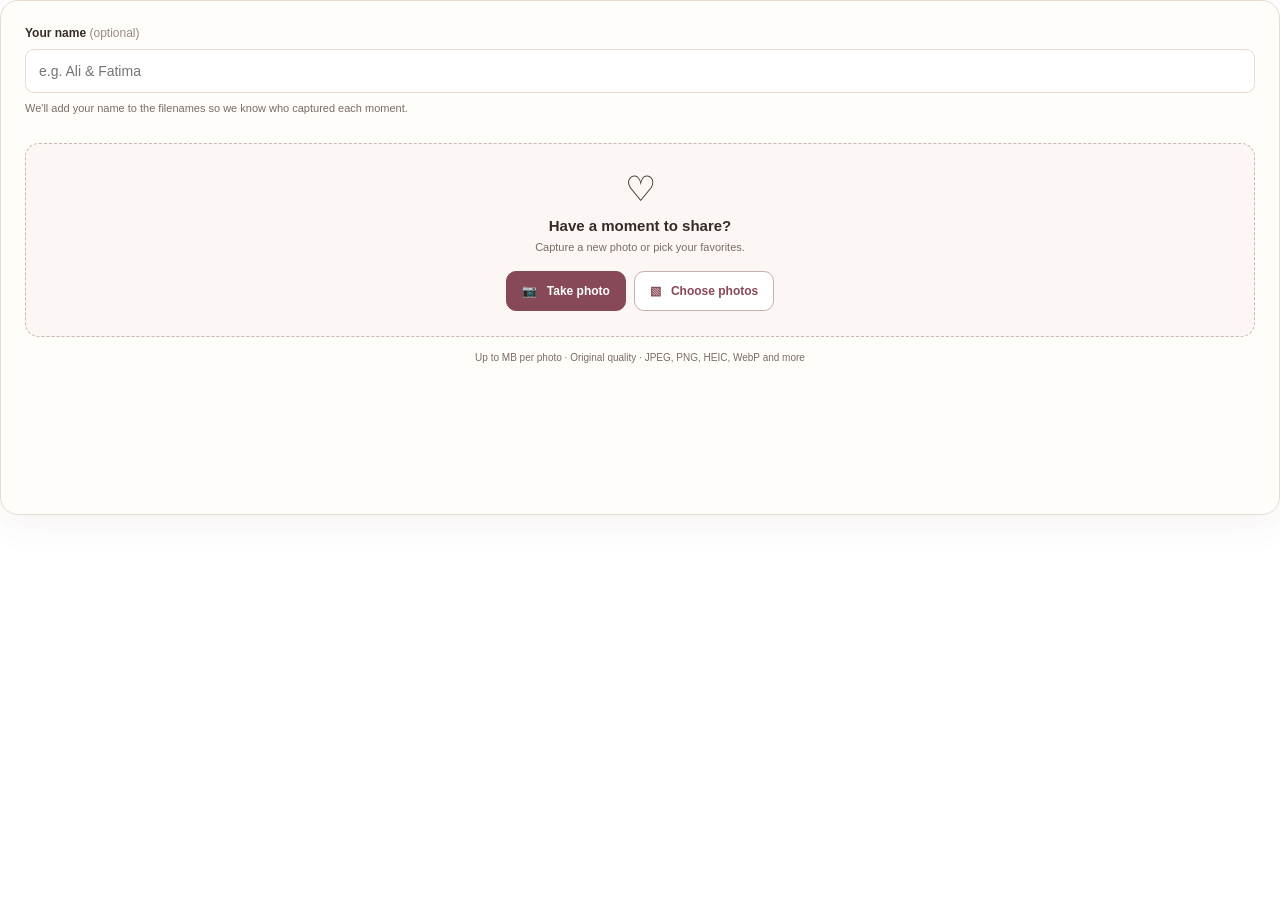
==== apps-script/Upload.html @ 691325ce "first commit" ====
<!DOCTYPE html>
<html lang="en">
<head>
  <meta charset="utf-8">
  <meta name="viewport" content="width=device-width, initial-scale=1">
  <style>
    :root { color-scheme: light; --wine:#874957; --ink:#352b29; --muted:#796c66; --border:#e8dcd1; }
    * { box-sizing: border-box; }
    html, body { margin:0; background: transparent; font-family: Arial, Helvetica, sans-serif; color:var(--ink); }
    .uploader { border:1px solid var(--border); border-radius:18px; padding:25px 24px 21px; background:#fffdf9; box-shadow:0 10px 35px #7a514311; min-height:515px; }
    .label { display:block; font-weight:700; font-size:12px; margin: 0 0 9px; }
    .name-input { appearance:none; width:100%; border:1px solid var(--border); outline:0; background:#fff; border-radius:9px; padding:13px; font-size:14px; color:var(--ink); }
    .name-input:focus { border-color:var(--wine); box-shadow:0 0 0 3px #87495719; }
    .input-hint { font-size:11px; color:var(--muted); margin:7px 0 25px; line-height:1.6; }
    .dropzone { border:1px dashed #cbb6b6; background:#fcf7f4; border-radius:14px; padding:25px 10px; text-align:center; }
    .big-icon { font-size:35px; margin-bottom:8px; }
    .dropzone strong { display:block; font-size:15px; margin-bottom:7px; }
    .dropzone p { font-size:11px; margin:0 0 18px; color:var(--muted); }
    .action-row { display:flex; flex-wrap:wrap; justify-content:center; gap:8px; }
    button { font:inherit; cursor:pointer; border-radius:10px; border:1px solid #c8aeac; padding:12px 15px; font-size:12px; font-weight:bold; }
    button:disabled { opacity:.5; cursor:not-allowed; }
    .primary { background:var(--wine); color:white; border-color:var(--wine); }
    .secondary { background:white; color:var(--wine); }
    input[type=file] { display:none; }
    .disclaimer { text-align:center; margin:13px 0 10px; font-size:10px; color:var(--muted); line-height:1.55; }
    .queue-header { display:flex; justify-content:space-between; margin-top:18px; font-size:12px; font-weight:bold; }
    .clear { border:0; background:none; padding:0; color:var(--wine); }
    .queue { display:grid; gap:7px; margin:10px 0 15px; max-height:185px; overflow:auto; }
    .queue-item { border:1px solid var(--border); border-radius:10px; padding:9px 10px; display:flex; gap:9px; align-items:center; background:white; }
    .thumb { width:37px; height:37px; border-radius:5px; background:#f3e9e4; flex:none; object-fit:cover; display:grid; place-items:center; }
    .file-meta { flex:1; min-width:0; font-size:11px; }
    .file-name { display:block; white-space:nowrap; overflow:hidden; text-overflow:ellipsis; font-weight:bold; }
    .file-status { display:block; font-size:10px; color:var(--muted); margin-top:4px; }
    .file-status.good { color:#23714d; }
    .file-status.bad { color:#ad3448; }
    .remove { border:0; background:none; color:var(--wine); padding:4px; font-size:20px; font-weight:normal; }
    .upload-all { width:100%; padding:15px; font-size:13px; margin-top:5px; }
    .banner { border-radius:9px; padding:12px; line-height:1.5; font-size:12px; margin:14px 0 0; background:#f7f2ec; color:var(--muted); }
    .banner.success { background:#eaf5ed; color:#23714d; }
    .banner.error { background:#fff0f0; color:#9d3044; }
    .progress { height:5px; background:#f1e7e1; border-radius:999px; margin:10px 0 0; overflow:hidden; }
    .progress-fill { height:100%; background:var(--wine); width:0%; transition:width .25s; }
    .progress[hidden], .queue-header[hidden], .queue[hidden], .upload-all[hidden], .banner[hidden] { display:none; }
    @media(max-width:420px) { .uploader{padding:18px 15px 17px; min-height:520px} .dropzone{padding:21px 8px} .action-row button{flex:1; padding:13px 6px} }
  </style>
</head>
<body>
  <div class="uploader">
    <div id="statusBanner" class="banner" role="status" aria-live="polite" hidden></div>
    <section id="uploadInterface">
      <label for="guestName" class="label">Your name <span style="font-weight:normal;color:#978a83;">(optional)</span></label>
      <input id="guestName" class="name-input" type="text" autocomplete="name" maxlength="40" placeholder="e.g. Ali & Fatima">
      <p class="input-hint">We'll add your name to the filenames so we know who captured each moment.</p>
      <div class="dropzone">
        <div class="big-icon" aria-hidden="true">♡</div>
        <strong>Have a moment to share?</strong>
        <p>Capture a new photo or pick your favorites.</p>
        <div class="action-row">
          <button id="cameraBtn" type="button" class="primary">📷 &nbsp; Take photo</button>
          <button id="galleryBtn" type="button" class="secondary">▧ &nbsp; Choose photos</button>
        </div>
        <input id="cameraInput" type="file" accept="image/*" capture="environment">
        <input id="galleryInput" type="file" accept="image/*" multiple>
      </div>
      <p class="disclaimer">Up to <?= maxMb ?> MB per photo · Original quality · JPEG, PNG, HEIC, WebP and more</p>
      <div id="queueHeader" class="queue-header" hidden><span id="queueTitle">Selected photos</span><button class="clear" id="clearBtn" type="button">Clear</button></div>
      <div id="queue" class="queue" aria-live="polite" hidden></div>
      <button id="uploadBtn" type="button" class="primary upload-all" hidden>Upload photos to our album ♡</button>
      <div id="progress" class="progress" aria-hidden="true" hidden><div id="progressFill" class="progress-fill"></div></div>
    </section>
  </div>
<script>
  (function () {
    'use strict';
    var MAX_SIZE = <?= Math.floor(maxMb * 1024 * 1024) ?>;
    var MAX_BATCH = 30;
    var files = [];
    var uploading = false;
    var banner = document.getElementById('statusBanner');
    var queue = document.getElementById('queue');
    var uploadBtn = document.getElementById('uploadBtn');
    var buttons = ['cameraBtn','galleryBtn','clearBtn'];

    function showBanner(message, kind) {
      banner.textContent = message;
      banner.className = 'banner ' + (kind || '');
      banner.hidden = false;
    }
    function clearBanner() { banner.hidden = true; }
    function sizeString(size) { return (size / (1024 * 1024)).toFixed(1) + ' MB'; }
    function isImage(file) { return file.type.indexOf('image/') === 0 || /\.(jpe?g|png|webp|gif|heic|heif|avif)$/i.test(file.name); }
    function addSelected(input) {
      if (uploading) return;
      var selected = Array.prototype.slice.call(input.files || []);
      input.value = '';
      if (!selected.length) return;
      // Allow fresh 30-photo batches after previously saved files.
      files = files.filter(function(x){ return x.state !== 'done'; });
      var errors = [];
      for (var i=0; i<selected.length; i++) {
        var file = selected[i];
        if (!isImage(file)) { errors.push(file.name + ' is not an image.'); continue; }
        if (file.size > MAX_SIZE) { errors.push(file.name + ' is over the 12 MB limit.'); continue; }
        if (file.size <= 0) { errors.push(file.name + ' is empty.'); continue; }
        if (files.length >= MAX_BATCH) { errors.push('You can select up to 30 photos at a time.'); break; }
        files.push({ file:file, state:'ready', error:'' });
      }
      if (errors.length) showBanner(errors.slice(0,3).join(' '), 'error');
      else clearBanner();
      render();
    }

    function render() {
      queue.innerHTML = '';
      var hasFiles = files.length > 0;
      document.getElementById('queueHeader').hidden = !hasFiles;
      queue.hidden = !hasFiles;
      uploadBtn.hidden = !hasFiles;
      document.getElementById('queueTitle').textContent = hasFiles ? files.length + ' photo' + (files.length !== 1 ? 's' : '') + ' selected' : '';
      var pending = files.filter(function(x){return x.state !== 'done';}).length;
      uploadBtn.textContent = uploading ? 'Uploading…' : pending ? 'Upload ' + pending + ' photo' + (pending !== 1 ? 's' : '') + ' ♡' : 'All photos uploaded ✓';
      uploadBtn.disabled = uploading || pending === 0;
      buttons.forEach(function(id){ document.getElementById(id).disabled = uploading; });
      files.forEach(function(item, index) {
        var row = document.createElement('div'); row.className = 'queue-item';
        var thumb = document.createElement('span'); thumb.className = 'thumb'; thumb.textContent = '♡';
        var meta = document.createElement('div'); meta.className = 'file-meta';
        var name = document.createElement('span'); name.className = 'file-name'; name.textContent = item.file.name;
        var status = document.createElement('span'); status.className = 'file-status';
        status.textContent = item.state === 'done' ? 'Uploaded ✓' : item.state === 'uploading' ? 'Saving to Drive…' : item.state === 'error' ? 'Failed: ' + item.error : sizeString(item.file.size);
        if (item.state === 'done') status.classList.add('good');
        if (item.state === 'error') status.classList.add('bad');
        meta.appendChild(name); meta.appendChild(status); row.appendChild(thumb); row.appendChild(meta);
        if (!uploading && item.state !== 'done') {
          var remove = document.createElement('button'); remove.className = 'remove'; remove.type = 'button'; remove.textContent = '×'; remove.setAttribute('aria-label', 'Remove ' + item.file.name);
          remove.addEventListener('click', function(){ files.splice(index, 1); render(); }); row.appendChild(remove);
        }
        queue.appendChild(row);
      });
    }

    function asBase64(file) {
      return new Promise(function(resolve,reject){
        var reader = new FileReader();
        reader.onerror = function(){ reject(new Error('Could not read the photo.')); };
        reader.onload = function(){
          var result = String(reader.result || '');
          var comma = result.indexOf(',');
          if (comma < 0) reject(new Error('Could not encode the photo.'));
          else resolve(result.slice(comma + 1));
        };
        reader.readAsDataURL(file);
      });
    }
    function saveToDrive(payload) {
      return new Promise(function(resolve,reject){
        google.script.run.withSuccessHandler(resolve).withFailureHandler(function(error){reject(error);}).uploadPhoto(payload);
      });
    }
    async function uploadAll() {
      if (uploading) return;
      uploading = true;
      clearBanner();
      var progress = document.getElementById('progress');
      var fill = document.getElementById('progressFill');
      progress.hidden = false;
      var pending = files.filter(function(x){return x.state !== 'done';});
      var successCount = 0;
      var failedCount = 0;
      render();
      for (var i=0; i<pending.length; i++) {
        var item = pending[i]; item.state = 'uploading'; render();
        try {
          var base64 = await asBase64(item.file);
          var result = await saveToDrive({
            name:item.file.name,
            mimeType:item.file.type || '',
            base64:base64,
            guestName:document.getElementById('guestName').value
          });
          if (!result || !result.success) throw new Error('No confirmation was returned.');
          item.state = 'done'; successCount++;
        } catch (error) {
          item.state = 'error';
          item.error = String(error && error.message ? error.message : 'Please retry.');
          failedCount++;
        }
        fill.style.width = Math.round(((i+1)/pending.length)*100) + '%';
        render();
      }
      uploading = false;
      render();
      if (successCount) showBanner('Thank you! ' + successCount + ' photo' + (successCount === 1 ? ' is' : 's are') + ' safely in our wedding album.' + (failedCount ? ' ' + failedCount + ' failed; tap Upload again to retry.' : ''), failedCount ? '' : 'success');
      else showBanner('These photos could not be uploaded. Check your connection and tap Upload to retry.', 'error');
    }

    document.getElementById('cameraBtn').addEventListener('click', function(){document.getElementById('cameraInput').click();});
    document.getElementById('galleryBtn').addEventListener('click', function(){document.getElementById('galleryInput').click();});
    document.getElementById('cameraInput').addEventListener('change', function(){addSelected(this);});
    document.getElementById('galleryInput').addEventListener('change', function(){addSelected(this);});
    document.getElementById('clearBtn').addEventListener('click', function(){if (!uploading) { files = files.filter(function(x){return x.state === 'done';}); render(); clearBanner(); }});
    uploadBtn.addEventListener('click', uploadAll);

    google.script.run.withSuccessHandler(function(status){
      if (!status.open) {
        document.getElementById('uploadInterface').hidden = true;
        showBanner(status.message, '');
      }
    }).withFailureHandler(function(){showBanner('Cannot reach the album right now. Please try again shortly.', 'error');}).getStatus();
  })();
</script>
</body>
</html>
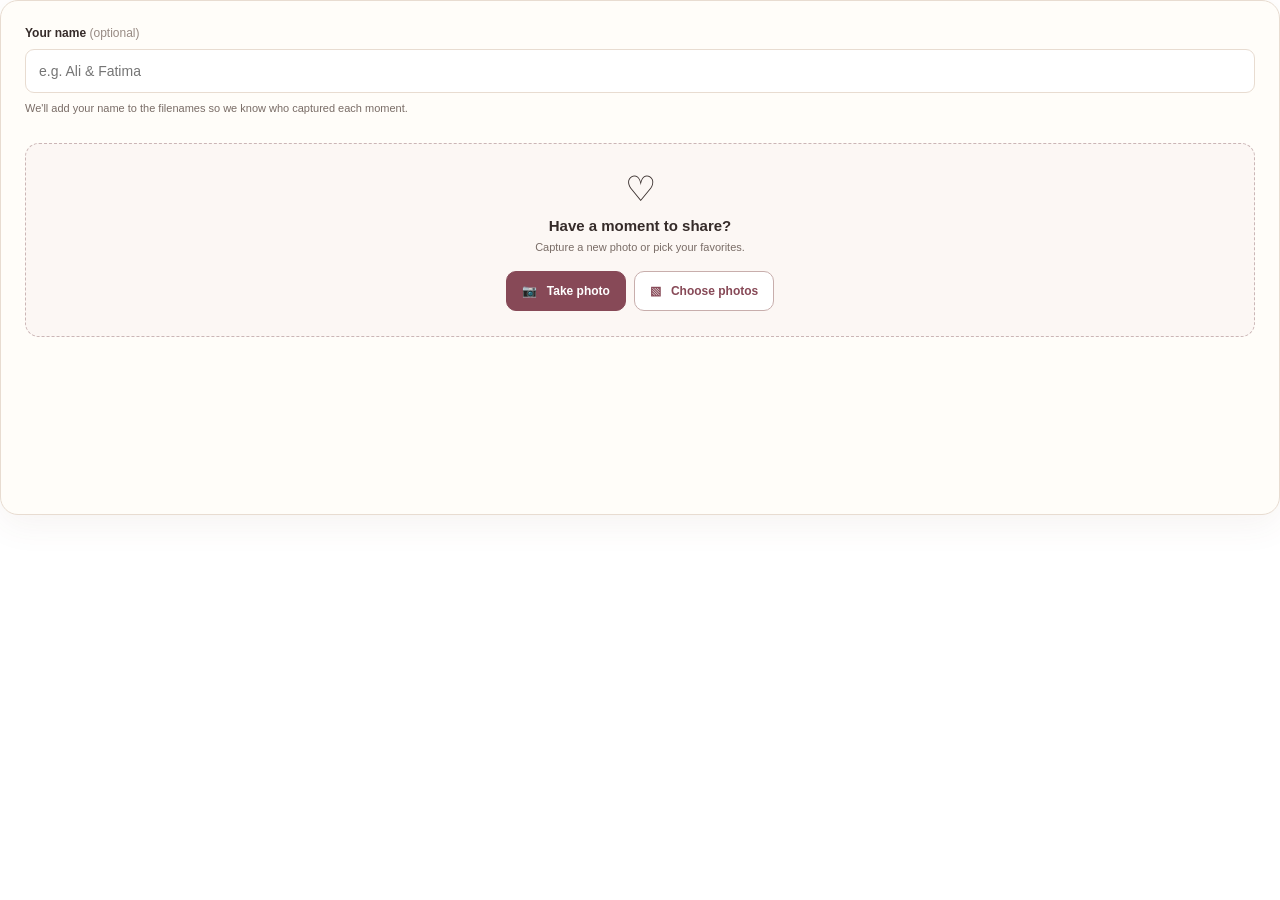
==== commit bd4380ce: "Testing with <?= maxMB" ====
--- a/apps-script/Upload.html
+++ b/apps-script/Upload.html
@@ -62,7 +62,7 @@
         <input id="cameraInput" type="file" accept="image/*" capture="environment">
         <input id="galleryInput" type="file" accept="image/*" multiple>
       </div>
-      <p class="disclaimer">Up to <?= maxMb ?> MB per photo · Original quality · JPEG, PNG, HEIC, WebP and more</p>
+      <!-- <p class="disclaimer">Up to <?= maxMb ?> MB per photo · Original quality · JPEG, PNG, HEIC, WebP and more</p> -->
       <div id="queueHeader" class="queue-header" hidden><span id="queueTitle">Selected photos</span><button class="clear" id="clearBtn" type="button">Clear</button></div>
       <div id="queue" class="queue" aria-live="polite" hidden></div>
       <button id="uploadBtn" type="button" class="primary upload-all" hidden>Upload photos to our album ♡</button>
@@ -72,7 +72,8 @@
 <script>
   (function () {
     'use strict';
-    var MAX_SIZE = <?= Math.floor(maxMb * 1024 * 1024) ?>;
+    maxMB = <?= maxMb ?>;
+    var MAX_SIZE =Math.floor(maxMb * 1024 * 1024) ;
     var MAX_BATCH = 30;
     var files = [];
     var uploading = false;
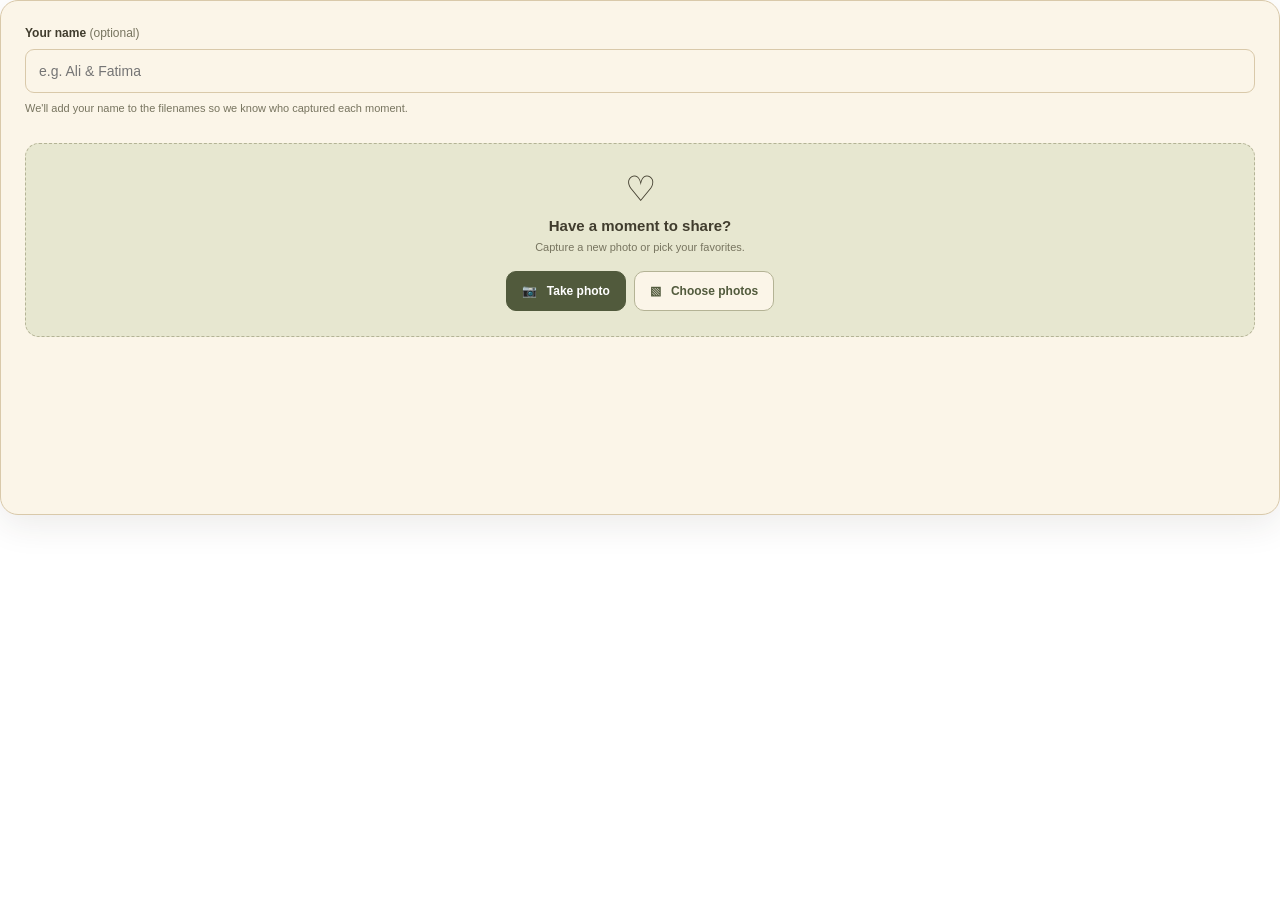
==== commit 2ebca522: "CSS Updated and Favicon added" ====
--- a/apps-script/Upload.html
+++ b/apps-script/Upload.html
@@ -4,42 +4,42 @@
   <meta charset="utf-8">
   <meta name="viewport" content="width=device-width, initial-scale=1">
   <style>
-    :root { color-scheme: light; --wine:#874957; --ink:#352b29; --muted:#796c66; --border:#e8dcd1; }
+    :root { color-scheme: light; --olive:#515a3c; --ink:#403c2d; --muted:#77745f; --border:#d9c9aa; --paper:#fbf5e8; --sage:#e7e7d0; --success-bg:#e8ead7; --success-ink:#515a3c; --error-bg:#e9e3d3; --error-ink:#68563a; }
     * { box-sizing: border-box; }
-    html, body { margin:0; background: transparent; font-family: Arial, Helvetica, sans-serif; color:var(--ink); }
-    .uploader { border:1px solid var(--border); border-radius:18px; padding:25px 24px 21px; background:#fffdf9; box-shadow:0 10px 35px #7a514311; min-height:515px; }
+    html, body { margin:0; background: transparent; font-family:Arial, Helvetica, sans-serif; color:var(--ink); }
+    .uploader { border:1px solid var(--border); border-radius:18px; padding:25px 24px 21px; background:var(--paper); box-shadow:0 10px 35px #342f2118; min-height:515px; }
     .label { display:block; font-weight:700; font-size:12px; margin: 0 0 9px; }
-    .name-input { appearance:none; width:100%; border:1px solid var(--border); outline:0; background:#fff; border-radius:9px; padding:13px; font-size:14px; color:var(--ink); }
-    .name-input:focus { border-color:var(--wine); box-shadow:0 0 0 3px #87495719; }
+    .name-input { appearance:none; width:100%; border:1px solid var(--border); outline:0; background:var(--paper); border-radius:9px; padding:13px; font:inherit; font-size:14px; color:var(--ink); }
+    .name-input:focus { border-color:var(--olive); box-shadow:0 0 0 3px #515a3c24; }
     .input-hint { font-size:11px; color:var(--muted); margin:7px 0 25px; line-height:1.6; }
-    .dropzone { border:1px dashed #cbb6b6; background:#fcf7f4; border-radius:14px; padding:25px 10px; text-align:center; }
+    .dropzone { border:1px dashed #b4b395; background:var(--sage); border-radius:14px; padding:25px 10px; text-align:center; }
     .big-icon { font-size:35px; margin-bottom:8px; }
     .dropzone strong { display:block; font-size:15px; margin-bottom:7px; }
     .dropzone p { font-size:11px; margin:0 0 18px; color:var(--muted); }
     .action-row { display:flex; flex-wrap:wrap; justify-content:center; gap:8px; }
-    button { font:inherit; cursor:pointer; border-radius:10px; border:1px solid #c8aeac; padding:12px 15px; font-size:12px; font-weight:bold; }
+    button { font:inherit; cursor:pointer; border-radius:10px; border:1px solid #b4b395; padding:12px 15px; font-size:12px; font-weight:bold; }
     button:disabled { opacity:.5; cursor:not-allowed; }
-    .primary { background:var(--wine); color:white; border-color:var(--wine); }
-    .secondary { background:white; color:var(--wine); }
+    .primary { background:var(--olive); color:white; border-color:var(--olive); }
+    .secondary { background:var(--paper); color:var(--olive); border-color:#b4b395; }
     input[type=file] { display:none; }
     .disclaimer { text-align:center; margin:13px 0 10px; font-size:10px; color:var(--muted); line-height:1.55; }
     .queue-header { display:flex; justify-content:space-between; margin-top:18px; font-size:12px; font-weight:bold; }
-    .clear { border:0; background:none; padding:0; color:var(--wine); }
+    .clear { border:0; background:none; padding:0; color:var(--olive); }
     .queue { display:grid; gap:7px; margin:10px 0 15px; max-height:185px; overflow:auto; }
-    .queue-item { border:1px solid var(--border); border-radius:10px; padding:9px 10px; display:flex; gap:9px; align-items:center; background:white; }
-    .thumb { width:37px; height:37px; border-radius:5px; background:#f3e9e4; flex:none; object-fit:cover; display:grid; place-items:center; }
+    .queue-item { border:1px solid var(--border); border-radius:10px; padding:9px 10px; display:flex; gap:9px; align-items:center; background:var(--paper); }
+    .thumb { width:37px; height:37px; border-radius:5px; background:#e7e2ce; flex:none; object-fit:cover; display:grid; place-items:center; }
     .file-meta { flex:1; min-width:0; font-size:11px; }
     .file-name { display:block; white-space:nowrap; overflow:hidden; text-overflow:ellipsis; font-weight:bold; }
     .file-status { display:block; font-size:10px; color:var(--muted); margin-top:4px; }
-    .file-status.good { color:#23714d; }
-    .file-status.bad { color:#ad3448; }
-    .remove { border:0; background:none; color:var(--wine); padding:4px; font-size:20px; font-weight:normal; }
+    .file-status.good { color:var(--success-ink); }
+    .file-status.bad { color:var(--error-ink); }
+    .remove { border:0; background:none; color:var(--olive); padding:4px; font-size:20px; font-weight:normal; }
     .upload-all { width:100%; padding:15px; font-size:13px; margin-top:5px; }
-    .banner { border-radius:9px; padding:12px; line-height:1.5; font-size:12px; margin:14px 0 0; background:#f7f2ec; color:var(--muted); }
-    .banner.success { background:#eaf5ed; color:#23714d; }
-    .banner.error { background:#fff0f0; color:#9d3044; }
-    .progress { height:5px; background:#f1e7e1; border-radius:999px; margin:10px 0 0; overflow:hidden; }
-    .progress-fill { height:100%; background:var(--wine); width:0%; transition:width .25s; }
+    .banner { border-radius:9px; padding:12px; line-height:1.5; font-size:12px; margin:14px 0 0; background:var(--sage); color:var(--muted); }
+    .banner.success { background:var(--success-bg); color:var(--success-ink); }
+    .banner.error { background:var(--error-bg); color:var(--error-ink); }
+    .progress { height:5px; background:#e8e7dc; border-radius:999px; margin:10px 0 0; overflow:hidden; }
+    .progress-fill { height:100%; background:var(--olive); width:0%; transition:width .25s; }
     .progress[hidden], .queue-header[hidden], .queue[hidden], .upload-all[hidden], .banner[hidden] { display:none; }
     @media(max-width:420px) { .uploader{padding:18px 15px 17px; min-height:520px} .dropzone{padding:21px 8px} .action-row button{flex:1; padding:13px 6px} }
   </style>
@@ -48,7 +48,7 @@
   <div class="uploader">
     <div id="statusBanner" class="banner" role="status" aria-live="polite" hidden></div>
     <section id="uploadInterface">
-      <label for="guestName" class="label">Your name <span style="font-weight:normal;color:#978a83;">(optional)</span></label>
+      <label for="guestName" class="label">Your name <span style="font-weight:normal;color:var(--muted);">(optional)</span></label>
       <input id="guestName" class="name-input" type="text" autocomplete="name" maxlength="40" placeholder="e.g. Ali & Fatima">
       <p class="input-hint">We'll add your name to the filenames so we know who captured each moment.</p>
       <div class="dropzone">
@@ -62,7 +62,6 @@
         <input id="cameraInput" type="file" accept="image/*" capture="environment">
         <input id="galleryInput" type="file" accept="image/*" multiple>
       </div>
-      <!-- <p class="disclaimer">Up to <?= maxMb ?> MB per photo · Original quality · JPEG, PNG, HEIC, WebP and more</p> -->
       <div id="queueHeader" class="queue-header" hidden><span id="queueTitle">Selected photos</span><button class="clear" id="clearBtn" type="button">Clear</button></div>
       <div id="queue" class="queue" aria-live="polite" hidden></div>
       <button id="uploadBtn" type="button" class="primary upload-all" hidden>Upload photos to our album ♡</button>
@@ -72,8 +71,8 @@
 <script>
   (function () {
     'use strict';
-    maxMB = <?= maxMb ?>;
-    var MAX_SIZE =Math.floor(maxMb * 1024 * 1024) ;
+    var maxMB = 10 ;
+    var MAX_SIZE =Math.floor(maxMB * 1024 * 1024) ;
     var MAX_BATCH = 30;
     var files = [];
     var uploading = false;
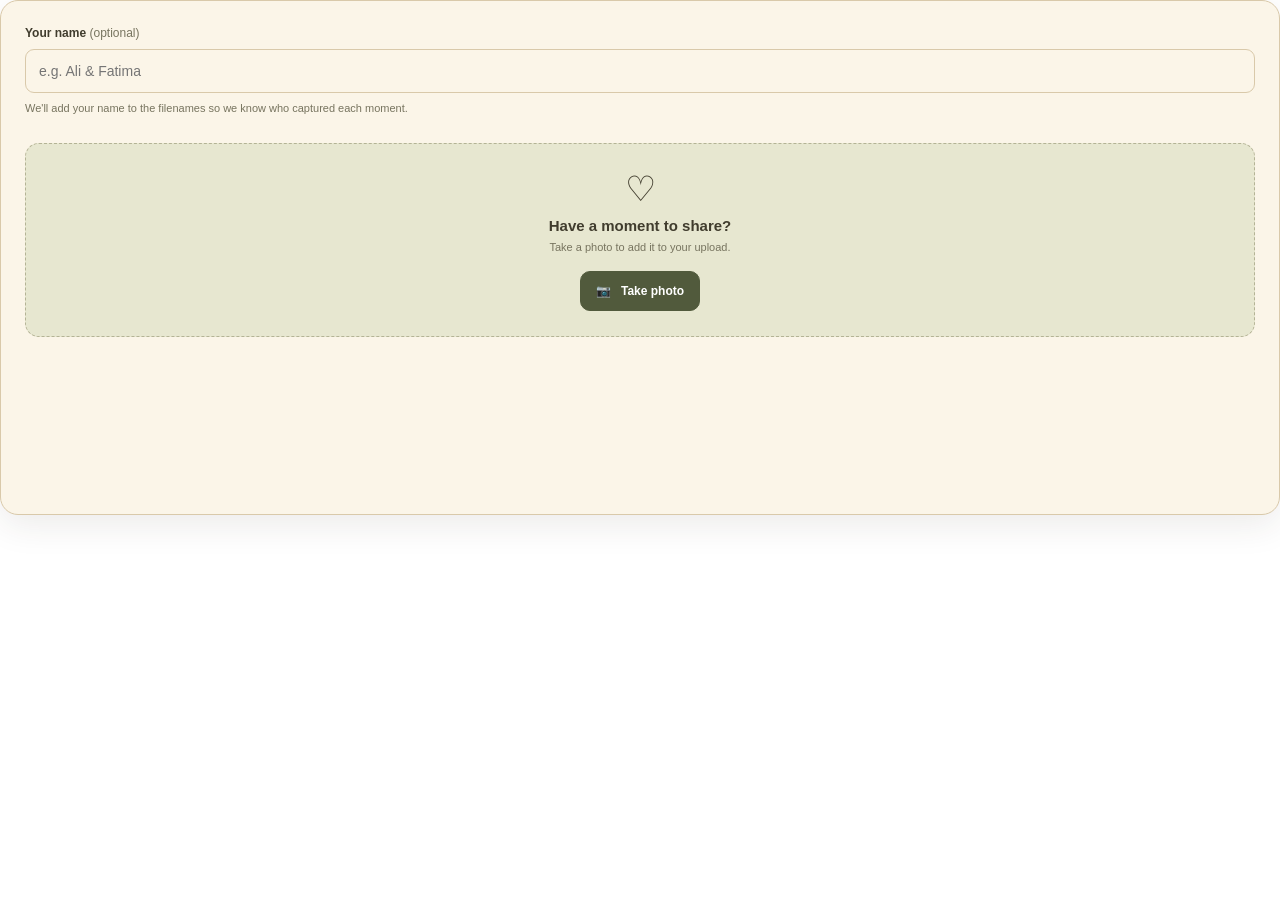
==== commit fae50d6c: "Big CSS update" ====
--- a/apps-script/Upload.html
+++ b/apps-script/Upload.html
@@ -20,7 +20,6 @@
     button { font:inherit; cursor:pointer; border-radius:10px; border:1px solid #b4b395; padding:12px 15px; font-size:12px; font-weight:bold; }
     button:disabled { opacity:.5; cursor:not-allowed; }
     .primary { background:var(--olive); color:white; border-color:var(--olive); }
-    .secondary { background:var(--paper); color:var(--olive); border-color:#b4b395; }
     input[type=file] { display:none; }
     .disclaimer { text-align:center; margin:13px 0 10px; font-size:10px; color:var(--muted); line-height:1.55; }
     .queue-header { display:flex; justify-content:space-between; margin-top:18px; font-size:12px; font-weight:bold; }
@@ -54,13 +53,11 @@
       <div class="dropzone">
         <div class="big-icon" aria-hidden="true">♡</div>
         <strong>Have a moment to share?</strong>
-        <p>Capture a new photo or pick your favorites.</p>
+        <p>Take a photo to add it to your upload.</p>
         <div class="action-row">
           <button id="cameraBtn" type="button" class="primary">📷 &nbsp; Take photo</button>
-          <button id="galleryBtn" type="button" class="secondary">▧ &nbsp; Choose photos</button>
         </div>
         <input id="cameraInput" type="file" accept="image/*" capture="environment">
-        <input id="galleryInput" type="file" accept="image/*" multiple>
       </div>
       <div id="queueHeader" class="queue-header" hidden><span id="queueTitle">Selected photos</span><button class="clear" id="clearBtn" type="button">Clear</button></div>
       <div id="queue" class="queue" aria-live="polite" hidden></div>
@@ -79,7 +76,7 @@
     var banner = document.getElementById('statusBanner');
     var queue = document.getElementById('queue');
     var uploadBtn = document.getElementById('uploadBtn');
-    var buttons = ['cameraBtn','galleryBtn','clearBtn'];
+    var buttons = ['cameraBtn','clearBtn'];
 
     function showBanner(message, kind) {
       banner.textContent = message;
@@ -102,7 +99,7 @@
         if (!isImage(file)) { errors.push(file.name + ' is not an image.'); continue; }
         if (file.size > MAX_SIZE) { errors.push(file.name + ' is over the 12 MB limit.'); continue; }
         if (file.size <= 0) { errors.push(file.name + ' is empty.'); continue; }
-        if (files.length >= MAX_BATCH) { errors.push('You can select up to 30 photos at a time.'); break; }
+        if (files.length >= MAX_BATCH) { errors.push('You can add up to 30 photos at a time.'); break; }
         files.push({ file:file, state:'ready', error:'' });
       }
       if (errors.length) showBanner(errors.slice(0,3).join(' '), 'error');
@@ -195,9 +192,7 @@
     }
 
     document.getElementById('cameraBtn').addEventListener('click', function(){document.getElementById('cameraInput').click();});
-    document.getElementById('galleryBtn').addEventListener('click', function(){document.getElementById('galleryInput').click();});
     document.getElementById('cameraInput').addEventListener('change', function(){addSelected(this);});
-    document.getElementById('galleryInput').addEventListener('change', function(){addSelected(this);});
     document.getElementById('clearBtn').addEventListener('click', function(){if (!uploading) { files = files.filter(function(x){return x.state === 'done';}); render(); clearBanner(); }});
     uploadBtn.addEventListener('click', uploadAll);
 
